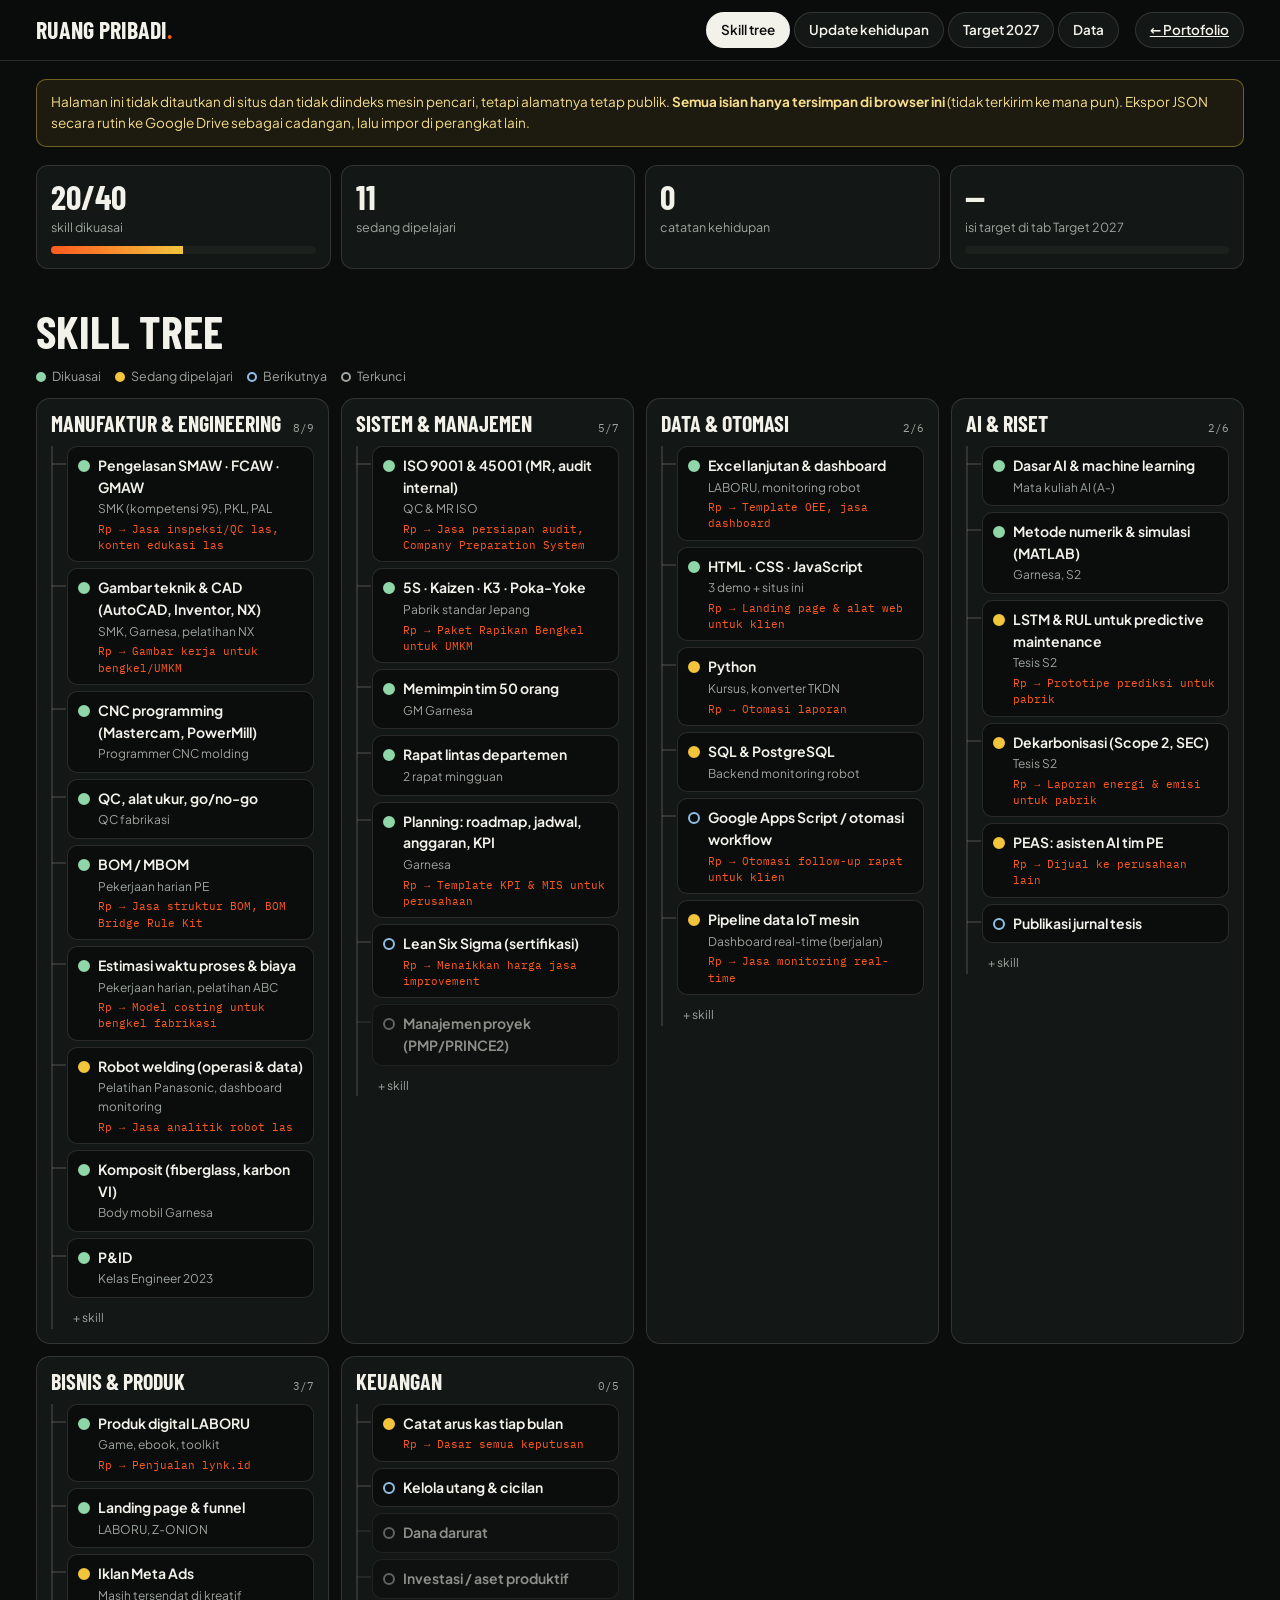
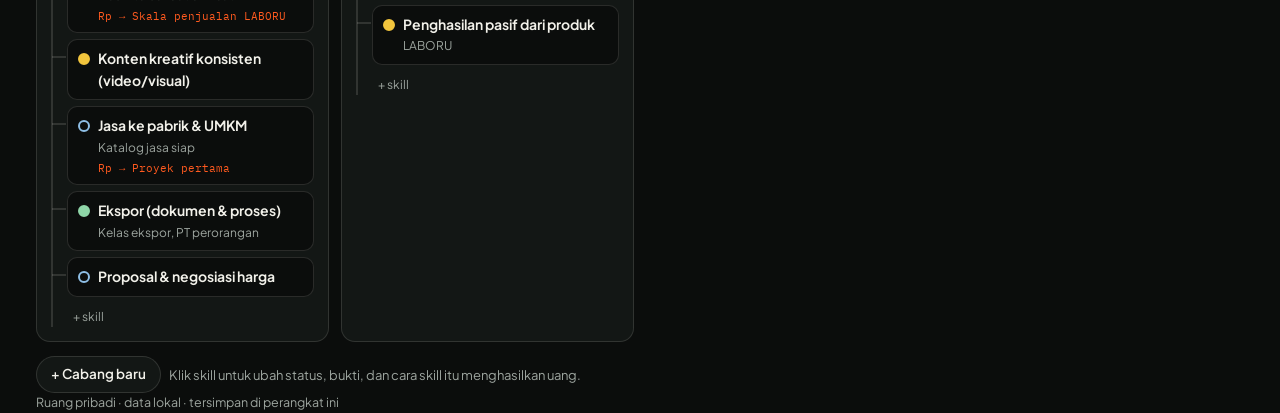
==== me/index.html @ 79a688c3 "Rewrite copy in a natural voice, outline-only Ringkas, full Mendalam - New data from life-update doc" ====
<!doctype html>
<html lang="id">
<head>
<meta charset="utf-8">
<meta name="viewport" content="width=device-width, initial-scale=1, viewport-fit=cover">
<meta name="robots" content="noindex, nofollow">
<title>Ruang Pribadi — Skill Tree</title>
<meta name="color-scheme" content="dark">
<link rel="icon" href="../assets/img/favicon.svg" type="image/svg+xml">
<link rel="stylesheet" href="../assets/css/tokens.css">
<style>
:root,:root[data-mode]{--bg:#0b0d0c;--s1:#131715;--s2:#1b201d;--fg:#f2f1ea;--fg2:#9da59f;--rule:rgba(242,241,234,.13);--arc:#ff5a1f;--mint:#8fd6a8;--amber:#f2c53d;--info:#8fbfe6;color-scheme:dark}
*{box-sizing:border-box}
body{margin:0;background:var(--bg);color:var(--fg);font-family:var(--f-body);font-size:15.5px;line-height:1.55}
a{color:inherit}
button,input,select,textarea{font:inherit;color:inherit}
.wrap{max-width:1240px;margin:auto;padding:0 max(16px,env(safe-area-inset-left,0px))}
header{position:sticky;top:0;z-index:5;background:rgba(11,13,12,.85);backdrop-filter:blur(10px);border-bottom:1px solid var(--rule)}
header .wrap{display:flex;flex-wrap:wrap;align-items:center;gap:10px 16px;min-height:60px;padding-block:8px}
h1,h2,h3{font-family:var(--f-display);text-transform:uppercase;line-height:.95;margin:0;font-weight:700}
h1{font-size:24px}h1 i{font-style:normal;color:var(--arc)}
h2{font-size:clamp(30px,4vw,46px);margin:40px 0 14px}
.tabs{display:flex;gap:4px;margin-left:auto;flex-wrap:wrap}
.tabs button,.btn{border:1px solid var(--rule);background:var(--s1);border-radius:999px;padding:7px 14px;cursor:pointer;font-weight:600;font-size:13.5px}
.tabs button[aria-pressed="true"]{background:var(--fg);color:var(--bg)}
.btn.pri{background:var(--arc);border-color:var(--arc);color:#160a04}
.btn:hover{border-color:var(--fg2)}
.warn{margin:18px 0 0;padding:12px 14px;border:1px solid rgba(242,197,61,.4);background:rgba(242,197,61,.08);border-radius:10px;font-size:13.5px;color:#f5dc8a}
.kpis{display:grid;grid-template-columns:repeat(4,minmax(0,1fr));gap:10px;margin-top:18px}
.kpi{border:1px solid var(--rule);background:var(--s1);border-radius:12px;padding:14px}
.kpi b{display:block;font-family:var(--f-display);font-size:34px;line-height:1}
.kpi span{font-size:12.5px;color:var(--fg2)}
.bar{height:8px;border-radius:4px;background:var(--s2);overflow:hidden;margin-top:8px}.bar i{display:block;height:100%;background:linear-gradient(90deg,var(--arc),var(--amber))}
.tree{display:grid;grid-template-columns:repeat(auto-fill,minmax(250px,1fr));gap:12px}
.branch{border:1px solid var(--rule);background:var(--s1);border-radius:14px;padding:14px}
.branch h3{font-size:22px;display:flex;justify-content:space-between;gap:8px;align-items:baseline}
.branch h3 small{font-family:var(--f-mono);font-size:11px;color:var(--fg2);font-weight:400}
.nodes{list-style:none;margin:12px 0 0;padding:0 0 0 14px;border-left:2px solid var(--rule);display:grid;gap:6px}
.node{position:relative;display:grid;grid-template-columns:auto 1fr;gap:2px 8px;align-items:start;padding:8px 10px;border:1px solid var(--rule);border-radius:10px;background:var(--bg);cursor:pointer;text-align:left;width:100%}
.node::before{content:"";position:absolute;left:-16px;top:16px;width:14px;height:2px;background:var(--rule)}
.node .dot{width:12px;height:12px;border-radius:50%;margin-top:5px;border:2px solid var(--fg2)}
.node.mastered .dot{background:var(--mint);border-color:var(--mint)}
.node.learning .dot{background:var(--amber);border-color:var(--amber)}
.node.next .dot{border-color:var(--info)}
.node.locked{opacity:.55}
.node b{font-weight:650;font-size:14px}
.node small{grid-column:2;color:var(--fg2);font-size:12px}
.node .rp{grid-column:2;font-family:var(--f-mono);font-size:10.5px;color:var(--arc)}
.legend{display:flex;flex-wrap:wrap;gap:14px;font-size:12.5px;color:var(--fg2);margin:0 0 12px}
.legend span::before{content:"";display:inline-block;width:10px;height:10px;border-radius:50%;margin-right:6px;vertical-align:-1px;border:2px solid var(--fg2)}
.legend .m::before{background:var(--mint);border-color:var(--mint)}.legend .l::before{background:var(--amber);border-color:var(--amber)}.legend .n::before{border-color:var(--info)}
.row{display:flex;flex-wrap:wrap;gap:8px;align-items:center}
.card{border:1px solid var(--rule);background:var(--s1);border-radius:14px;padding:16px}
form.card{display:grid;gap:10px}
label{display:grid;gap:4px;font-size:12.5px;color:var(--fg2);font-weight:600}
input,select,textarea{width:100%;padding:9px 10px;border:1px solid var(--rule);border-radius:8px;background:var(--bg);font-size:16px}
textarea{min-height:90px;resize:vertical}
.two{display:grid;grid-template-columns:repeat(2,minmax(0,1fr));gap:10px}
.three{display:grid;grid-template-columns:repeat(3,minmax(0,1fr));gap:10px}
.log{list-style:none;margin:12px 0 0;padding:0;display:grid;gap:8px}
.log li{border:1px solid var(--rule);border-radius:10px;padding:10px 12px;background:var(--s1)}
.log .meta{font-family:var(--f-mono);font-size:11px;color:var(--fg2);display:flex;gap:10px;flex-wrap:wrap;justify-content:space-between}
.log p{margin:6px 0 0;white-space:pre-wrap}
.x{background:none;border:0;color:var(--fg2);cursor:pointer;font-size:12px}
.chart{display:flex;align-items:flex-end;gap:6px;height:170px;border-bottom:1px solid var(--rule);padding-top:10px;margin-top:14px;overflow-x:auto}
.chart div{flex:1 0 34px;display:grid;justify-items:center;gap:4px;font-family:var(--f-mono);font-size:10px;color:var(--fg2);align-self:stretch;align-content:end}
.chart i{display:block;width:100%;border-radius:4px 4px 0 0;background:var(--arc);min-height:2px}
.chart i.hit{background:var(--mint)}
.goal-line{font-size:12.5px;color:var(--fg2);margin-top:6px}
dialog{border:1px solid var(--rule);background:var(--s1);color:var(--fg);border-radius:14px;max-width:min(520px,calc(100vw - 32px));width:100%;padding:18px}
dialog::backdrop{background:rgba(0,0,0,.6)}
.hide{display:none!important}
.muted{color:var(--fg2);font-size:13px}
footer{padding:40px 0 60px;color:var(--fg2);font-size:12.5px}
@media (max-width:760px){.kpis{grid-template-columns:repeat(2,minmax(0,1fr))}.two,.three{grid-template-columns:minmax(0,1fr)}.tabs{margin-left:0}}
</style>
</head>
<body>
<header><div class="wrap">
  <h1>Ruang pribadi<i>.</i></h1>
  <nav class="tabs" aria-label="Bagian">
    <button type="button" data-tab="tree" aria-pressed="true">Skill tree</button>
    <button type="button" data-tab="life" aria-pressed="false">Update kehidupan</button>
    <button type="button" data-tab="money" aria-pressed="false">Target 2027</button>
    <button type="button" data-tab="data" aria-pressed="false">Data</button>
  </nav>
  <a class="btn" href="../">← Portofolio</a>
</div></header>

<main class="wrap">
  <p class="warn">Halaman ini tidak ditautkan di situs dan tidak diindeks mesin pencari, tetapi alamatnya tetap publik. <b>Semua isian hanya tersimpan di browser ini</b> (tidak terkirim ke mana pun). Ekspor JSON secara rutin ke Google Drive sebagai cadangan, lalu impor di perangkat lain.</p>

  <section class="kpis" id="kpis"></section>

  <!-- SKILL TREE -->
  <section id="tab-tree">
    <h2>Skill tree</h2>
    <p class="legend"><span class="m">Dikuasai</span><span class="l">Sedang dipelajari</span><span class="n">Berikutnya</span><span>Terkunci</span></p>
    <div class="tree" id="tree"></div>
    <div class="row" style="margin-top:14px"><button type="button" class="btn" id="addBranch">+ Cabang baru</button><span class="muted">Klik skill untuk ubah status, bukti, dan cara skill itu menghasilkan uang.</span></div>
  </section>

  <!-- UPDATE KEHIDUPAN -->
  <section id="tab-life" class="hide">
    <h2>Update kehidupan</h2>
    <form class="card" id="lifeForm">
      <div class="three">
        <label>Tanggal<input type="date" id="lDate" required></label>
        <label>Jenis<select id="lType"><option>Pencapaian</option><option>Belajar</option><option>Proyek</option><option>Penghasilan</option><option>Refleksi</option><option>Kendala</option></select></label>
        <label>Skill terkait<select id="lSkill"><option value="">—</option></select></label>
      </div>
      <label>Judul<input id="lTitle" maxlength="120" required placeholder="Contoh: Dashboard robot pakai data real-time"></label>
      <label>Cerita / catatan<textarea id="lText" maxlength="4000" placeholder="Apa yang terjadi, apa yang dipelajari, apa langkah berikutnya."></textarea></label>
      <label class="row" style="display:flex;gap:8px;color:var(--fg)"><input type="checkbox" id="lPublic" style="width:auto"> Layak masuk portofolio publik (penanda saja)</label>
      <div class="row"><button class="btn pri" type="submit">Simpan</button><span class="muted" id="lMsg"></span></div>
    </form>
    <div class="row" style="margin-top:14px"><input id="lFind" placeholder="Cari catatan…" style="max-width:320px"></div>
    <ol class="log" id="lifeLog"></ol>
  </section>

  <!-- TARGET 2027 -->
  <section id="tab-money" class="hide">
    <h2>Target 2027</h2>
    <form class="card" id="goalForm">
      <div class="three">
        <label>Target total s.d. akhir 2027 (Rp)<input type="number" id="gTotal" min="0" step="100000"></label>
        <label>Target per bulan (Rp)<input type="number" id="gMonth" min="0" step="100000"></label>
        <label>Tenggat<input type="date" id="gDate"></label>
      </div>
      <label>Kenapa target ini penting<input id="gWhy" maxlength="200"></label>
      <div class="row"><button class="btn" type="submit">Simpan target</button></div>
    </form>
    <form class="card" id="incForm" style="margin-top:12px">
      <div class="three">
        <label>Bulan<input type="month" id="iMonth" required></label>
        <label>Sumber<select id="iSrc"><option>Gaji</option><option>Lembur</option><option>Jasa</option><option>Produk digital</option><option>Ekspor</option><option>Lainnya</option></select></label>
        <label>Jumlah (Rp)<input type="number" id="iAmt" min="0" step="1000" required></label>
      </div>
      <label>Catatan<input id="iNote" maxlength="160"></label>
      <div class="row"><button class="btn pri" type="submit">Tambah pemasukan</button></div>
    </form>
    <div class="card" style="margin-top:12px"><b>Pemasukan per bulan</b><div class="chart" id="chart"></div><p class="goal-line" id="goalLine"></p></div>
    <ol class="log" id="incLog"></ol>
  </section>

  <!-- DATA -->
  <section id="tab-data" class="hide">
    <h2>Data</h2>
    <div class="card" style="display:grid;gap:12px">
      <div class="row"><button class="btn pri" type="button" id="exp">Ekspor JSON</button><label class="btn" style="display:inline-block">Impor JSON<input type="file" id="imp" accept="application/json" class="hide"></label><button class="btn" type="button" id="copyAI">Salin ringkasan untuk Claude</button><button class="btn" type="button" id="reset">Kembalikan skill tree awal</button></div>
      <p class="muted" id="dMsg">Tombol “Salin ringkasan untuk Claude” membuat teks berisi skill, catatan baru, dan progres target. Tempel ke Claude untuk memperbarui portofolio atau menyusun rencana minggu depan.</p>
    </div>
  </section>
</main>
<footer class="wrap">Ruang pribadi · data lokal · <span id="ver"></span></footer>

<dialog id="dlg"><form method="dialog" id="nodeForm" style="display:grid;gap:10px">
  <h3 id="dTitle" style="font-size:26px">Skill</h3>
  <label>Nama<input id="nName" maxlength="80" required></label>
  <label>Status<select id="nSt"><option value="mastered">Dikuasai</option><option value="learning">Sedang dipelajari</option><option value="next">Berikutnya</option><option value="locked">Terkunci</option></select></label>
  <label>Bukti / sumber<input id="nEv" maxlength="160"></label>
  <label>Cara skill ini menghasilkan uang<input id="nMoney" maxlength="160"></label>
  <label>Langkah berikutnya<input id="nNext" maxlength="160"></label>
  <div class="row"><button class="btn pri" value="save">Simpan</button><button class="btn" value="cancel" formnovalidate>Batal</button><button class="btn" value="del" formnovalidate style="margin-left:auto">Hapus</button></div>
</form></dialog>

<script>
(function () {
  'use strict';
  var KEY = 'aa_me_v1', $ = function (s) { return document.querySelector(s); };
  var esc = function (s) { return String(s == null ? '' : s).replace(/[&<>"']/g, function (c) { return { '&': '&amp;', '<': '&lt;', '>': '&gt;', '"': '&quot;', "'": '&#39;' }[c]; }); };
  var rp = function (n) { return 'Rp' + Math.round(Number(n) || 0).toLocaleString('id-ID'); };
  var uid = function () { return Math.random().toString(36).slice(2, 9); };
  var N = function (n, st, ev, money, next) { return { id: uid(), n: n, st: st, ev: ev || '', money: money || '', next: next || '' }; };
  /* Skill tree awal dari perjalanan Auzan (tanpa data pribadi). Bebas diubah. */
  function seed() {
    return [
      { id: uid(), h: 'Manufaktur & Engineering', nodes: [
        N('Pengelasan SMAW · FCAW · GMAW', 'mastered', 'SMK (kompetensi 95), PKL, PAL', 'Jasa inspeksi/QC las, konten edukasi las'),
        N('Gambar teknik & CAD (AutoCAD, Inventor, NX)', 'mastered', 'SMK, Garnesa, pelatihan NX', 'Gambar kerja untuk bengkel/UMKM'),
        N('CNC programming (Mastercam, PowerMill)', 'mastered', 'Programmer CNC molding'),
        N('QC, alat ukur, go/no-go', 'mastered', 'QC fabrikasi'),
        N('BOM / MBOM', 'mastered', 'Pekerjaan harian PE', 'Jasa struktur BOM, BOM Bridge Rule Kit'),
        N('Estimasi waktu proses & biaya', 'mastered', 'Pekerjaan harian, pelatihan ABC', 'Model costing untuk bengkel fabrikasi'),
        N('Robot welding (operasi & data)', 'learning', 'Pelatihan Panasonic, dashboard monitoring', 'Jasa analitik robot las'),
        N('Komposit (fiberglass, karbon VI)', 'mastered', 'Body mobil Garnesa'),
        N('P&ID', 'mastered', 'Kelas Engineer 2023')
      ] },
      { id: uid(), h: 'Sistem & Manajemen', nodes: [
        N('ISO 9001 & 45001 (MR, audit internal)', 'mastered', 'QC & MR ISO', 'Jasa persiapan audit, Company Preparation System'),
        N('5S · Kaizen · K3 · Poka-Yoke', 'mastered', 'Pabrik standar Jepang', 'Paket Rapikan Bengkel untuk UMKM'),
        N('Memimpin tim 50 orang', 'mastered', 'GM Garnesa'),
        N('Rapat lintas departemen', 'mastered', '2 rapat mingguan'),
        N('Planning: roadmap, jadwal, anggaran, KPI', 'mastered', 'Garnesa', 'Template KPI & MIS untuk perusahaan'),
        N('Lean Six Sigma (sertifikasi)', 'next', '', 'Menaikkan harga jasa improvement'),
        N('Manajemen proyek (PMP/PRINCE2)', 'locked')
      ] },
      { id: uid(), h: 'Data & Otomasi', nodes: [
        N('Excel lanjutan & dashboard', 'mastered', 'LABORU, monitoring robot', 'Template OEE, jasa dashboard'),
        N('HTML · CSS · JavaScript', 'mastered', '3 demo + situs ini', 'Landing page & alat web untuk klien'),
        N('Python', 'learning', 'Kursus, konverter TKDN', 'Otomasi laporan'),
        N('SQL & PostgreSQL', 'learning', 'Backend monitoring robot'),
        N('Google Apps Script / otomasi workflow', 'next', '', 'Otomasi follow-up rapat untuk klien'),
        N('Pipeline data IoT mesin', 'learning', 'Dashboard real-time (berjalan)', 'Jasa monitoring real-time')
      ] },
      { id: uid(), h: 'AI & Riset', nodes: [
        N('Dasar AI & machine learning', 'mastered', 'Mata kuliah AI (A-)'),
        N('Metode numerik & simulasi (MATLAB)', 'mastered', 'Garnesa, S2'),
        N('LSTM & RUL untuk predictive maintenance', 'learning', 'Tesis S2', 'Prototipe prediksi untuk pabrik'),
        N('Dekarbonisasi (Scope 2, SEC)', 'learning', 'Tesis S2', 'Laporan energi & emisi untuk pabrik'),
        N('PEAS: asisten AI tim PE', 'learning', '', 'Dijual ke perusahaan lain'),
        N('Publikasi jurnal tesis', 'next')
      ] },
      { id: uid(), h: 'Bisnis & Produk', nodes: [
        N('Produk digital LABORU', 'mastered', 'Game, ebook, toolkit', 'Penjualan lynk.id'),
        N('Landing page & funnel', 'mastered', 'LABORU, Z-ONION'),
        N('Iklan Meta Ads', 'learning', 'Masih tersendat di kreatif', 'Skala penjualan LABORU'),
        N('Konten kreatif konsisten (video/visual)', 'learning'),
        N('Jasa ke pabrik & UMKM', 'next', 'Katalog jasa siap', 'Proyek pertama'),
        N('Ekspor (dokumen & proses)', 'mastered', 'Kelas ekspor, PT perorangan'),
        N('Proposal & negosiasi harga', 'next')
      ] },
      { id: uid(), h: 'Keuangan', nodes: [
        N('Catat arus kas tiap bulan', 'learning', '', 'Dasar semua keputusan'),
        N('Kelola utang & cicilan', 'next'),
        N('Dana darurat', 'locked'),
        N('Investasi / aset produktif', 'locked'),
        N('Penghasilan pasif dari produk', 'learning', 'LABORU')
      ] }
    ];
  }
  var db;
  function load() { try { db = JSON.parse(localStorage.getItem(KEY) || 'null'); } catch (e) { db = null; } if (!db || !db.tree) db = { v: 1, tree: seed(), life: [], income: [], goal: { total: 0, month: 0, date: '2027-12-31', why: '' } }; }
  function save() { try { localStorage.setItem(KEY, JSON.stringify(db)); } catch (e) { alert('Browser menolak menyimpan. Ekspor JSON agar data tidak hilang.'); } render(); }
  var ST = { mastered: 'Dikuasai', learning: 'Dipelajari', next: 'Berikutnya', locked: 'Terkunci' };
  function allNodes() { var a = []; db.tree.forEach(function (b) { b.nodes.forEach(function (n) { a.push({ b: b, n: n }); }); }); return a; }
  function render() {
    var nodes = allNodes(), m = nodes.filter(function (x) { return x.n.st === 'mastered'; }).length, l = nodes.filter(function (x) { return x.n.st === 'learning'; }).length;
    var total = db.income.reduce(function (s, i) { return s + Number(i.a || 0); }, 0), g = db.goal.total || 0;
    $('#kpis').innerHTML = '<div class="kpi"><b>' + m + '/' + nodes.length + '</b><span>skill dikuasai</span><div class="bar"><i style="width:' + (nodes.length ? m / nodes.length * 100 : 0) + '%"></i></div></div>' +
      '<div class="kpi"><b>' + l + '</b><span>sedang dipelajari</span></div><div class="kpi"><b>' + db.life.length + '</b><span>catatan kehidupan</span></div>' +
      '<div class="kpi"><b>' + (g ? Math.round(total / g * 100) + '%' : '—') + '</b><span>' + (g ? rp(total) + ' dari ' + rp(g) : 'isi target di tab Target 2027') + '</span><div class="bar"><i style="width:' + (g ? Math.min(100, total / g * 100) : 0) + '%"></i></div></div>';
    $('#tree').innerHTML = db.tree.map(function (b) {
      var mm = b.nodes.filter(function (n) { return n.st === 'mastered'; }).length;
      return '<article class="branch"><h3><span>' + esc(b.h) + '</span><small>' + mm + '/' + b.nodes.length + '</small></h3><ol class="nodes">' +
        b.nodes.map(function (n) { return '<li><button type="button" class="node ' + n.st + '" data-b="' + b.id + '" data-n="' + n.id + '"><span class="dot"></span><b>' + esc(n.n) + '</b>' + (n.ev ? '<small>' + esc(n.ev) + '</small>' : '') + (n.money ? '<span class="rp">Rp → ' + esc(n.money) + '</span>' : '') + (n.next ? '<small>→ ' + esc(n.next) + '</small>' : '') + '</button></li>'; }).join('') +
        '<li><button type="button" class="x" data-add="' + b.id + '">+ skill</button></li></ol></article>';
    }).join('');
    $('#lSkill').innerHTML = '<option value="">—</option>' + nodes.map(function (x) { return '<option value="' + x.n.id + '">' + esc(x.b.h + ' · ' + x.n.n) + '</option>'; }).join('');
    var q = ($('#lFind').value || '').toLowerCase(), byId = {}; nodes.forEach(function (x) { byId[x.n.id] = x.n.n; });
    $('#lifeLog').innerHTML = db.life.slice().sort(function (a, b) { return b.d < a.d ? -1 : 1; }).filter(function (e) { return !q || (e.t + ' ' + e.x).toLowerCase().indexOf(q) >= 0; }).map(function (e) {
      return '<li><div class="meta"><span>' + esc(e.d) + ' · ' + esc(e.k) + (e.s ? ' · ' + esc(byId[e.s] || '') : '') + (e.p ? ' · ★ portofolio' : '') + '</span><button class="x" data-dl="' + e.id + '">hapus</button></div><b>' + esc(e.t) + '</b>' + (e.x ? '<p>' + esc(e.x) + '</p>' : '') + '</li>';
    }).join('') || '<li class="muted">Belum ada catatan. Mulai dari satu kejadian minggu ini.</li>';
    $('#gTotal').value = db.goal.total || ''; $('#gMonth').value = db.goal.month || ''; $('#gDate').value = db.goal.date || ''; $('#gWhy').value = db.goal.why || '';
    var months = {}; db.income.forEach(function (i) { months[i.m] = (months[i.m] || 0) + Number(i.a || 0); });
    var keys = Object.keys(months).sort().slice(-14), max = Math.max.apply(null, keys.map(function (k) { return months[k]; }).concat([db.goal.month || 0, 1]));
    $('#chart').innerHTML = keys.map(function (k) { return '<div title="' + rp(months[k]) + '"><i class="' + (db.goal.month && months[k] >= db.goal.month ? 'hit' : '') + '" style="height:' + (months[k] / max * 140) + 'px"></i>' + k.slice(2) + '</div>'; }).join('') || '<p class="muted">Belum ada data pemasukan.</p>';
    var left = Math.max(0, g - total), dl = db.goal.date ? new Date(db.goal.date) : null, mLeft = dl ? Math.max(1, (dl.getFullYear() - new Date().getFullYear()) * 12 + dl.getMonth() - new Date().getMonth() + 1) : 0;
    $('#goalLine').textContent = g ? 'Sisa ' + rp(left) + (mLeft ? ' · perlu rata-rata ' + rp(left / mLeft) + ' per bulan selama ' + mLeft + ' bulan.' : '') + (db.goal.why ? ' Alasan: ' + db.goal.why : '') : 'Isi target total dan per bulan untuk melihat kebutuhan rata-rata per bulan.';
    $('#incLog').innerHTML = db.income.slice().sort(function (a, b) { return b.m < a.m ? -1 : 1; }).slice(0, 60).map(function (i) { return '<li><div class="meta"><span>' + esc(i.m) + ' · ' + esc(i.s) + '</span><button class="x" data-di="' + i.id + '">hapus</button></div><b>' + rp(i.a) + '</b>' + (i.n ? '<p>' + esc(i.n) + '</p>' : '') + '</li>'; }).join('');
    $('#ver').textContent = 'tersimpan di perangkat ini';
  }
  var editing = null;
  function openNode(bId, nId) {
    var b = db.tree.filter(function (x) { return x.id === bId; })[0], n = nId ? b.nodes.filter(function (x) { return x.id === nId; })[0] : { n: '', st: 'next', ev: '', money: '', next: '' };
    editing = { b: b, n: n, isNew: !nId };
    $('#dTitle').textContent = b.h; $('#nName').value = n.n; $('#nSt').value = n.st; $('#nEv').value = n.ev; $('#nMoney').value = n.money; $('#nNext').value = n.next;
    $('#dlg').showModal();
  }
  $('#dlg').addEventListener('close', function () {
    var v = $('#dlg').returnValue; if (!editing) return;
    if (v === 'save' && $('#nName').value.trim()) { var n = editing.n; n.n = $('#nName').value.trim(); n.st = $('#nSt').value; n.ev = $('#nEv').value.trim(); n.money = $('#nMoney').value.trim(); n.next = $('#nNext').value.trim(); if (editing.isNew) { n.id = uid(); editing.b.nodes.push(n); } save(); }
    if (v === 'del' && !editing.isNew && confirm('Hapus skill ini?')) { editing.b.nodes = editing.b.nodes.filter(function (x) { return x !== editing.n; }); save(); }
    editing = null;
  });
  document.addEventListener('click', function (e) {
    var t = e.target.closest ? e.target.closest('[data-tab],[data-n],[data-add],[data-dl],[data-di]') : null; if (!t) return;
    if (t.dataset.tab) { document.querySelectorAll('[data-tab]').forEach(function (b) { b.setAttribute('aria-pressed', String(b === t)); }); ['tree', 'life', 'money', 'data'].forEach(function (k) { $('#tab-' + k).classList.toggle('hide', k !== t.dataset.tab); }); try { sessionStorage.setItem('aa_me_tab', t.dataset.tab); } catch (er) { /* ignore */ } return; }
    if (t.dataset.n) return openNode(t.dataset.b, t.dataset.n);
    if (t.dataset.add) return openNode(t.dataset.add, null);
    if (t.dataset.dl && confirm('Hapus catatan ini?')) { db.life = db.life.filter(function (x) { return x.id !== t.dataset.dl; }); save(); }
    if (t.dataset.di && confirm('Hapus pemasukan ini?')) { db.income = db.income.filter(function (x) { return x.id !== t.dataset.di; }); save(); }
  });
  $('#addBranch').onclick = function () { var h = prompt('Nama cabang skill baru:'); if (h && h.trim()) { db.tree.push({ id: uid(), h: h.trim(), nodes: [] }); save(); } };
  $('#lifeForm').onsubmit = function (e) { e.preventDefault(); db.life.push({ id: uid(), d: $('#lDate').value, k: $('#lType').value, s: $('#lSkill').value, t: $('#lTitle').value.trim(), x: $('#lText').value.trim(), p: $('#lPublic').checked }); $('#lTitle').value = ''; $('#lText').value = ''; $('#lPublic').checked = false; $('#lMsg').textContent = 'Tersimpan.'; save(); };
  $('#lFind').oninput = render;
  $('#goalForm').onsubmit = function (e) { e.preventDefault(); db.goal = { total: +$('#gTotal').value || 0, month: +$('#gMonth').value || 0, date: $('#gDate').value, why: $('#gWhy').value.trim() }; save(); };
  $('#incForm').onsubmit = function (e) { e.preventDefault(); db.income.push({ id: uid(), m: $('#iMonth').value, s: $('#iSrc').value, a: +$('#iAmt').value || 0, n: $('#iNote').value.trim() }); $('#iAmt').value = ''; $('#iNote').value = ''; save(); };
  $('#exp').onclick = function () { var b = new Blob([JSON.stringify(db, null, 2)], { type: 'application/json' }), a = document.createElement('a'); a.href = URL.createObjectURL(b); a.download = 'ruang-pribadi-' + new Date().toISOString().slice(0, 10) + '.json'; a.click(); setTimeout(function () { URL.revokeObjectURL(a.href); }, 2000); };
  $('#imp').onchange = function () { var f = this.files[0]; if (!f) return; var r = new FileReader(); r.onload = function () { try { var d = JSON.parse(r.result); if (!d.tree) throw 0; db = { v: 1, tree: d.tree, life: d.life || [], income: d.income || [], goal: d.goal || db.goal }; save(); $('#dMsg').textContent = 'Impor berhasil.'; } catch (er) { $('#dMsg').textContent = 'File tidak dikenali.'; } }; r.readAsText(f); };
  $('#reset').onclick = function () { if (confirm('Ganti skill tree dengan versi awal? Catatan dan pemasukan tetap.')) { db.tree = seed(); save(); } };
  $('#copyAI').onclick = function () {
    var nodes = allNodes(), recent = db.life.slice().sort(function (a, b) { return b.d < a.d ? -1 : 1; }).slice(0, 15), total = db.income.reduce(function (s, i) { return s + Number(i.a || 0); }, 0);
    var txt = 'Ringkasan ruang pribadi Auzan (' + new Date().toISOString().slice(0, 10) + ')\n\nSKILL\n' + db.tree.map(function (b) { return '- ' + b.h + ': ' + b.nodes.map(function (n) { return n.n + ' [' + ST[n.st] + ']'; }).join('; '); }).join('\n') +
      '\n\nCATATAN TERBARU\n' + recent.map(function (e) { return '- ' + e.d + ' (' + e.k + (e.p ? ', layak portofolio' : '') + '): ' + e.t + (e.x ? ' — ' + e.x.replace(/\s+/g, ' ').slice(0, 300) : ''); }).join('\n') +
      '\n\nTARGET\nTotal ' + rp(db.goal.total) + ', per bulan ' + rp(db.goal.month) + ', tenggat ' + db.goal.date + '. Tercapai ' + rp(total) + '.\n\nTolong: (1) usulkan update portofolio dari catatan yang layak publik, (2) pilih 3 skill paling cepat menghasilkan uang, (3) susun rencana 7 hari.';
    (navigator.clipboard ? navigator.clipboard.writeText(txt) : Promise.reject()).then(function () { $('#dMsg').textContent = 'Tersalin. Tempel ke Claude.'; }, function () { prompt('Salin teks ini:', txt); });
  };
  load();
  $('#lDate').value = new Date().toISOString().slice(0, 10); $('#iMonth').value = new Date().toISOString().slice(0, 7);
  render();
  try { var tb = sessionStorage.getItem('aa_me_tab'); if (tb) { var btn = document.querySelector('[data-tab="' + tb + '"]'); if (btn) btn.click(); } } catch (e) { /* ignore */ }
})();
</script>
</body>
</html>
---- assets/css/tokens.css ----
/* ==========================================================================
   AUZAN ASARUDIN · BRAND TOKENS
   Concept: "Lembar Gambar" — a paper drawing sheet (Ringkas) lying on a
   green cutting mat (Mendalam). Colours are sampled from the Labo mascot.
   Edit colours and fonts here only; the site and all demos read these tokens.
   ========================================================================== */

@font-face{font-family:"Barlow Condensed";font-style:normal;font-weight:500;font-display:swap;src:url("../fonts/barlow-condensed-latin-500-normal.woff2") format("woff2")}
@font-face{font-family:"Barlow Condensed";font-style:normal;font-weight:600;font-display:swap;src:url("../fonts/barlow-condensed-latin-600-normal.woff2") format("woff2")}
@font-face{font-family:"Barlow Condensed";font-style:normal;font-weight:700;font-display:swap;src:url("../fonts/barlow-condensed-latin-700-normal.woff2") format("woff2")}
@font-face{font-family:"Plus Jakarta Sans";font-style:normal;font-weight:200 800;font-display:swap;src:url("../fonts/plus-jakarta-sans-latin-wght-normal.woff2") format("woff2")}
@font-face{font-family:"IBM Plex Mono";font-style:normal;font-weight:400;font-display:swap;src:url("../fonts/ibm-plex-mono-latin-400-normal.woff2") format("woff2")}
@font-face{font-family:"IBM Plex Mono";font-style:normal;font-weight:500;font-display:swap;src:url("../fonts/ibm-plex-mono-latin-500-normal.woff2") format("woff2")}
@font-face{font-family:"Silkscreen";font-style:normal;font-weight:400;font-display:swap;src:url("../fonts/silkscreen-latin-400-normal.woff2") format("woff2")}

:root{
  /* type roles */
  --f-display:"Barlow Condensed","Arial Narrow","Roboto Condensed",Impact,sans-serif; /* nameplate / title block */
  --f-body:"Plus Jakarta Sans",system-ui,-apple-system,"Segoe UI",Roboto,sans-serif;   /* shared with LABORU */
  --f-mono:"IBM Plex Mono",ui-monospace,"SFMono-Regular",Menlo,Consolas,monospace;      /* annotations, data */
  --f-pixel:"Silkscreen","IBM Plex Mono",monospace;                                     /* Labo only */

  /* Labo palette (sampled from the mascot pixels) */
  --labo-face:#f4f5ef; --labo-shade:#d9e4db; --labo-light:#a7c0a9; --labo-mid:#789b82;
  --labo-dark:#526f5b; --labo-line:#34483d; --labo-ink:#1b2a22; --labo-cheek:#efa9a3; --labo-tongue:#e8888a;

  /* sheet: PAPER (default) */
  --bg:#f4f5ef;
  --surface:#fbfcf8;
  --surface-2:#e9eee7;
  --fg:#1b2a22;
  --fg-2:#4d6657;
  --rule:rgba(27,42,34,.18);
  --rule-2:rgba(27,42,34,.09);
  --accent:#1d7a50;
  --accent-fg:#ffffff;
  --hl:#f2c53d;                 /* highlighter / safety amber */
  --hl-fg:#1b2a22;
  --solid:#1b2a22;              /* primary button fill */
  --solid-fg:#f4f5ef;
  --ok:#237a4f; --warn:#9a6700; --bad:#b83f3a; --info:#2f6690;
  --ok-bg:#dcefe2; --warn-bg:#f7ebc4; --bad-bg:#f6dcd9; --info-bg:#dbe8f1;
  --grid:rgba(27,42,34,.045);
  --shadow:0 1px 0 rgba(27,42,34,.06),0 12px 32px -18px rgba(27,42,34,.35);
  color-scheme:light;
}

/* sheet: CUTTING MAT (site deep mode, demo dark skin) */
:root[data-mode="deep"],
:root[data-skin="mat"]{
  --bg:#14231c;
  --surface:#1a2d24;
  --surface-2:#21392e;
  --fg:#eef3ec;
  --fg-2:#a7c0a9;
  --rule:rgba(167,192,169,.26);
  --rule-2:rgba(167,192,169,.13);
  --accent:#8fd6a8;
  --accent-fg:#10201a;
  --hl:#f2c53d;
  --hl-fg:#14231c;
  --solid:#eef3ec;
  --solid-fg:#14231c;
  --ok:#7fd3a0; --warn:#f2c53d; --bad:#f08a84; --info:#8fbfe6;
  --ok-bg:rgba(127,211,160,.14); --warn-bg:rgba(242,197,61,.14); --bad-bg:rgba(240,138,132,.15); --info-bg:rgba(143,191,230,.14);
  --grid:rgba(167,192,169,.07);
  --shadow:0 1px 0 rgba(0,0,0,.25),0 18px 40px -22px rgba(0,0,0,.7);
  color-scheme:dark;
}

*,*::before,*::after{box-sizing:border-box}
html{-webkit-text-size-adjust:100%;text-size-adjust:100%}
body{margin:0;background:var(--bg);color:var(--fg);font-family:var(--f-body);font-size:16px;line-height:1.6;-webkit-font-smoothing:antialiased}
img,svg,canvas{max-width:100%}
img{height:auto}
button,input,select,textarea{font:inherit;color:inherit}
:focus-visible{outline:2px solid var(--accent);outline-offset:2px;border-radius:2px}
[hidden]{display:none!important}
.mono{font-family:var(--f-mono);font-feature-settings:"zero" 1}
.num{font-variant-numeric:tabular-nums}
@media (prefers-reduced-motion:reduce){*,*::before,*::after{animation-duration:.001ms!important;animation-iteration-count:1!important;transition-duration:.001ms!important;scroll-behavior:auto!important}}
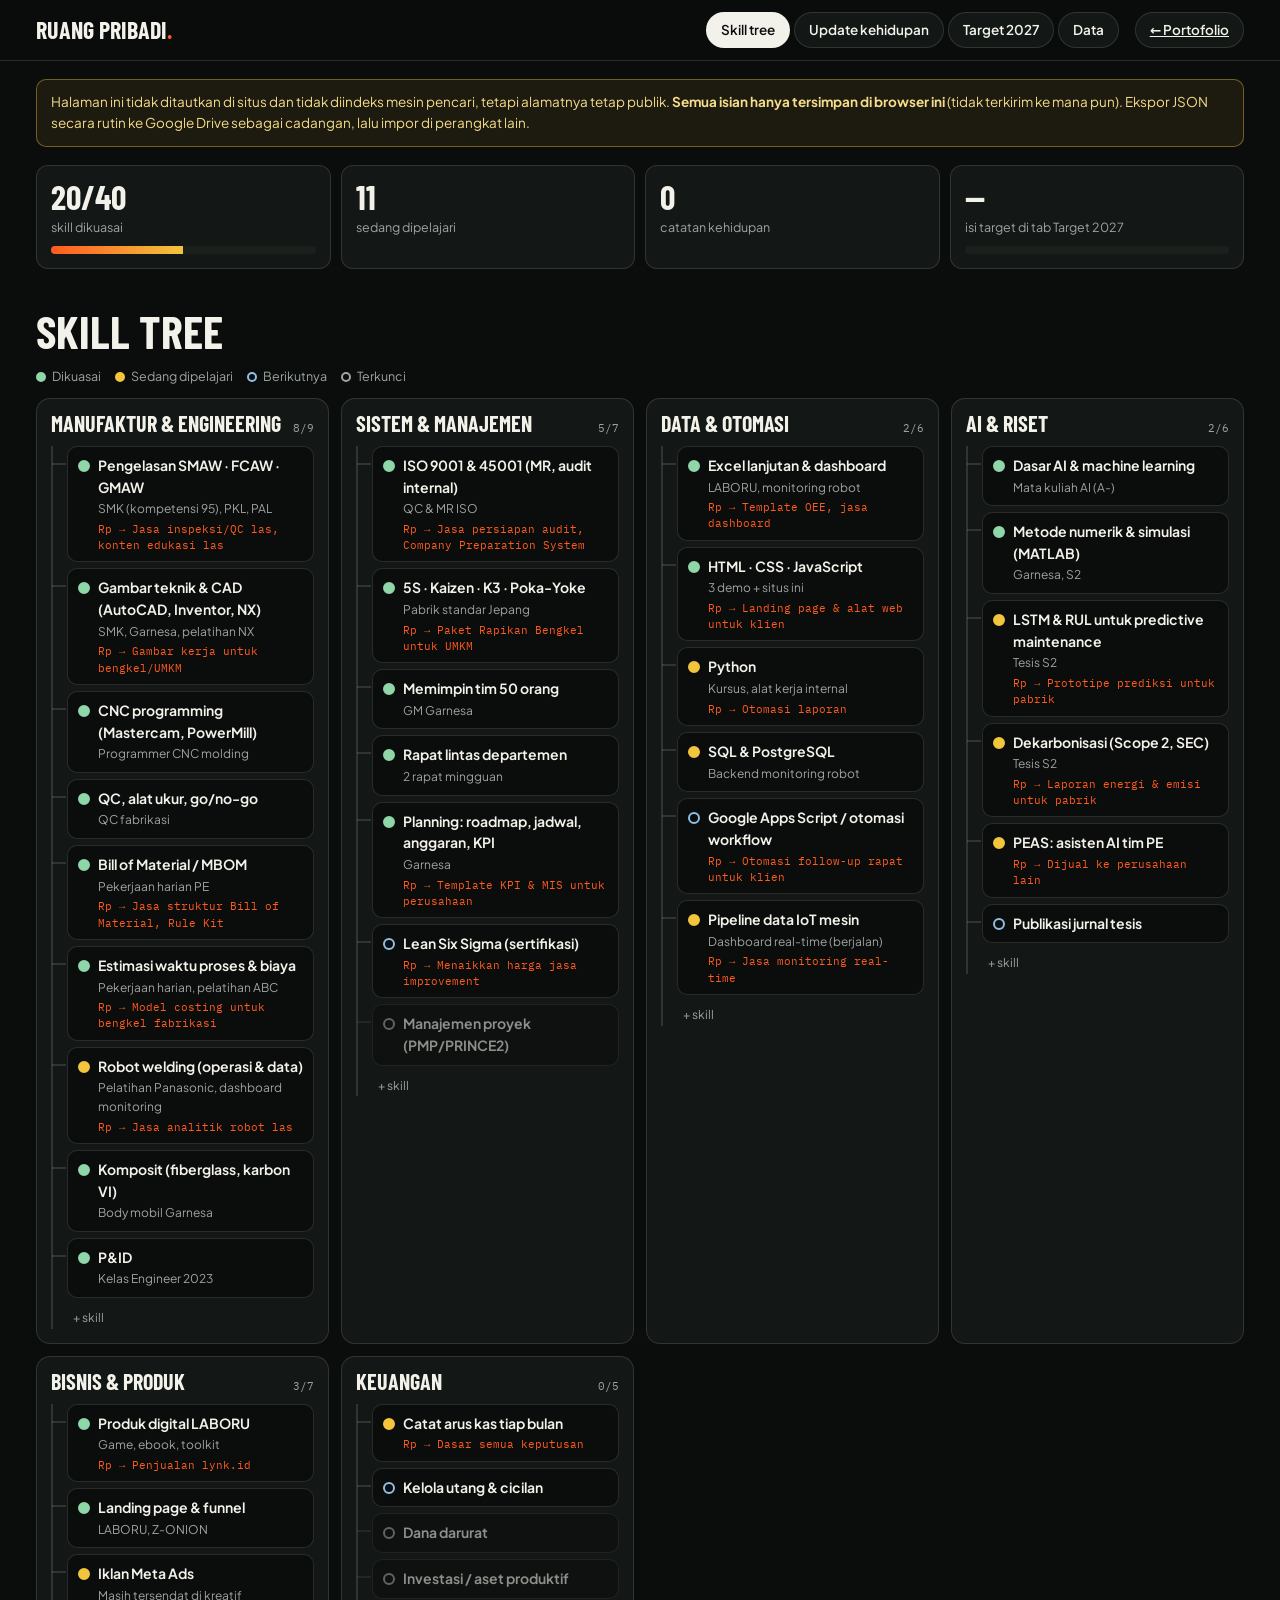
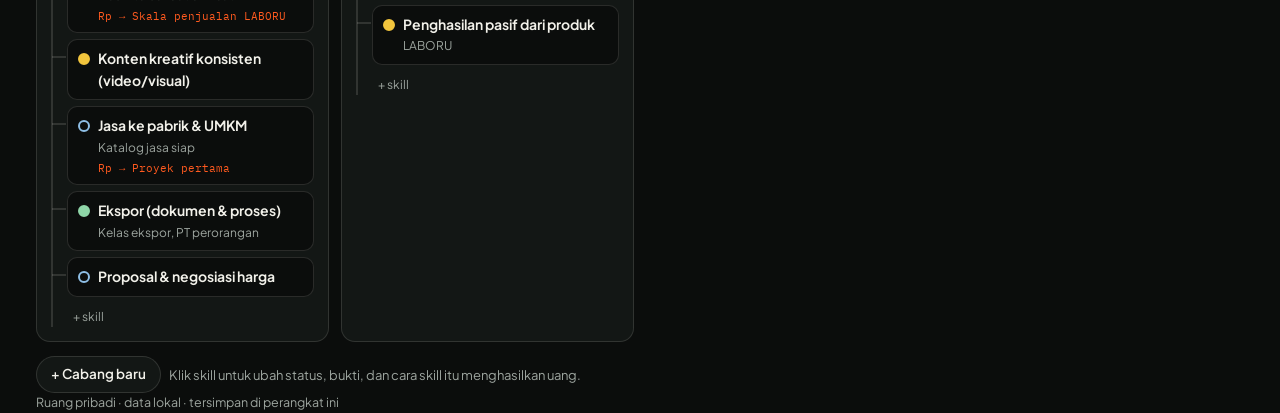
==== commit 313ef284: "Pixel-art overview, neumorphic demos, ISO and optimisation demos, copy revisions - Ringkas: light pi" ====
--- a/me/index.html
+++ b/me/index.html
@@ -180,7 +180,7 @@
         N('Gambar teknik & CAD (AutoCAD, Inventor, NX)', 'mastered', 'SMK, Garnesa, pelatihan NX', 'Gambar kerja untuk bengkel/UMKM'),
         N('CNC programming (Mastercam, PowerMill)', 'mastered', 'Programmer CNC molding'),
         N('QC, alat ukur, go/no-go', 'mastered', 'QC fabrikasi'),
-        N('BOM / MBOM', 'mastered', 'Pekerjaan harian PE', 'Jasa struktur BOM, BOM Bridge Rule Kit'),
+        N('Bill of Material / MBOM', 'mastered', 'Pekerjaan harian PE', 'Jasa struktur Bill of Material, Rule Kit'),
         N('Estimasi waktu proses & biaya', 'mastered', 'Pekerjaan harian, pelatihan ABC', 'Model costing untuk bengkel fabrikasi'),
         N('Robot welding (operasi & data)', 'learning', 'Pelatihan Panasonic, dashboard monitoring', 'Jasa analitik robot las'),
         N('Komposit (fiberglass, karbon VI)', 'mastered', 'Body mobil Garnesa'),
@@ -198,7 +198,7 @@
       { id: uid(), h: 'Data & Otomasi', nodes: [
         N('Excel lanjutan & dashboard', 'mastered', 'LABORU, monitoring robot', 'Template OEE, jasa dashboard'),
         N('HTML · CSS · JavaScript', 'mastered', '3 demo + situs ini', 'Landing page & alat web untuk klien'),
-        N('Python', 'learning', 'Kursus, konverter TKDN', 'Otomasi laporan'),
+        N('Python', 'learning', 'Kursus, alat kerja internal', 'Otomasi laporan'),
         N('SQL & PostgreSQL', 'learning', 'Backend monitoring robot'),
         N('Google Apps Script / otomasi workflow', 'next', '', 'Otomasi follow-up rapat untuk klien'),
         N('Pipeline data IoT mesin', 'learning', 'Dashboard real-time (berjalan)', 'Jasa monitoring real-time')
--- a/assets/css/tokens.css
+++ b/assets/css/tokens.css
@@ -11,6 +11,7 @@
 @font-face{font-family:"Plus Jakarta Sans";font-style:normal;font-weight:200 800;font-display:swap;src:url("../fonts/plus-jakarta-sans-latin-wght-normal.woff2") format("woff2")}
 @font-face{font-family:"IBM Plex Mono";font-style:normal;font-weight:400;font-display:swap;src:url("../fonts/ibm-plex-mono-latin-400-normal.woff2") format("woff2")}
 @font-face{font-family:"IBM Plex Mono";font-style:normal;font-weight:500;font-display:swap;src:url("../fonts/ibm-plex-mono-latin-500-normal.woff2") format("woff2")}
+@font-face{font-family:"IBM Plex Mono";font-style:normal;font-weight:700;font-display:swap;src:url("../fonts/ibm-plex-mono-latin-700-normal.woff2") format("woff2")}
 @font-face{font-family:"Silkscreen";font-style:normal;font-weight:400;font-display:swap;src:url("../fonts/silkscreen-latin-400-normal.woff2") format("woff2")}
 
 :root{
